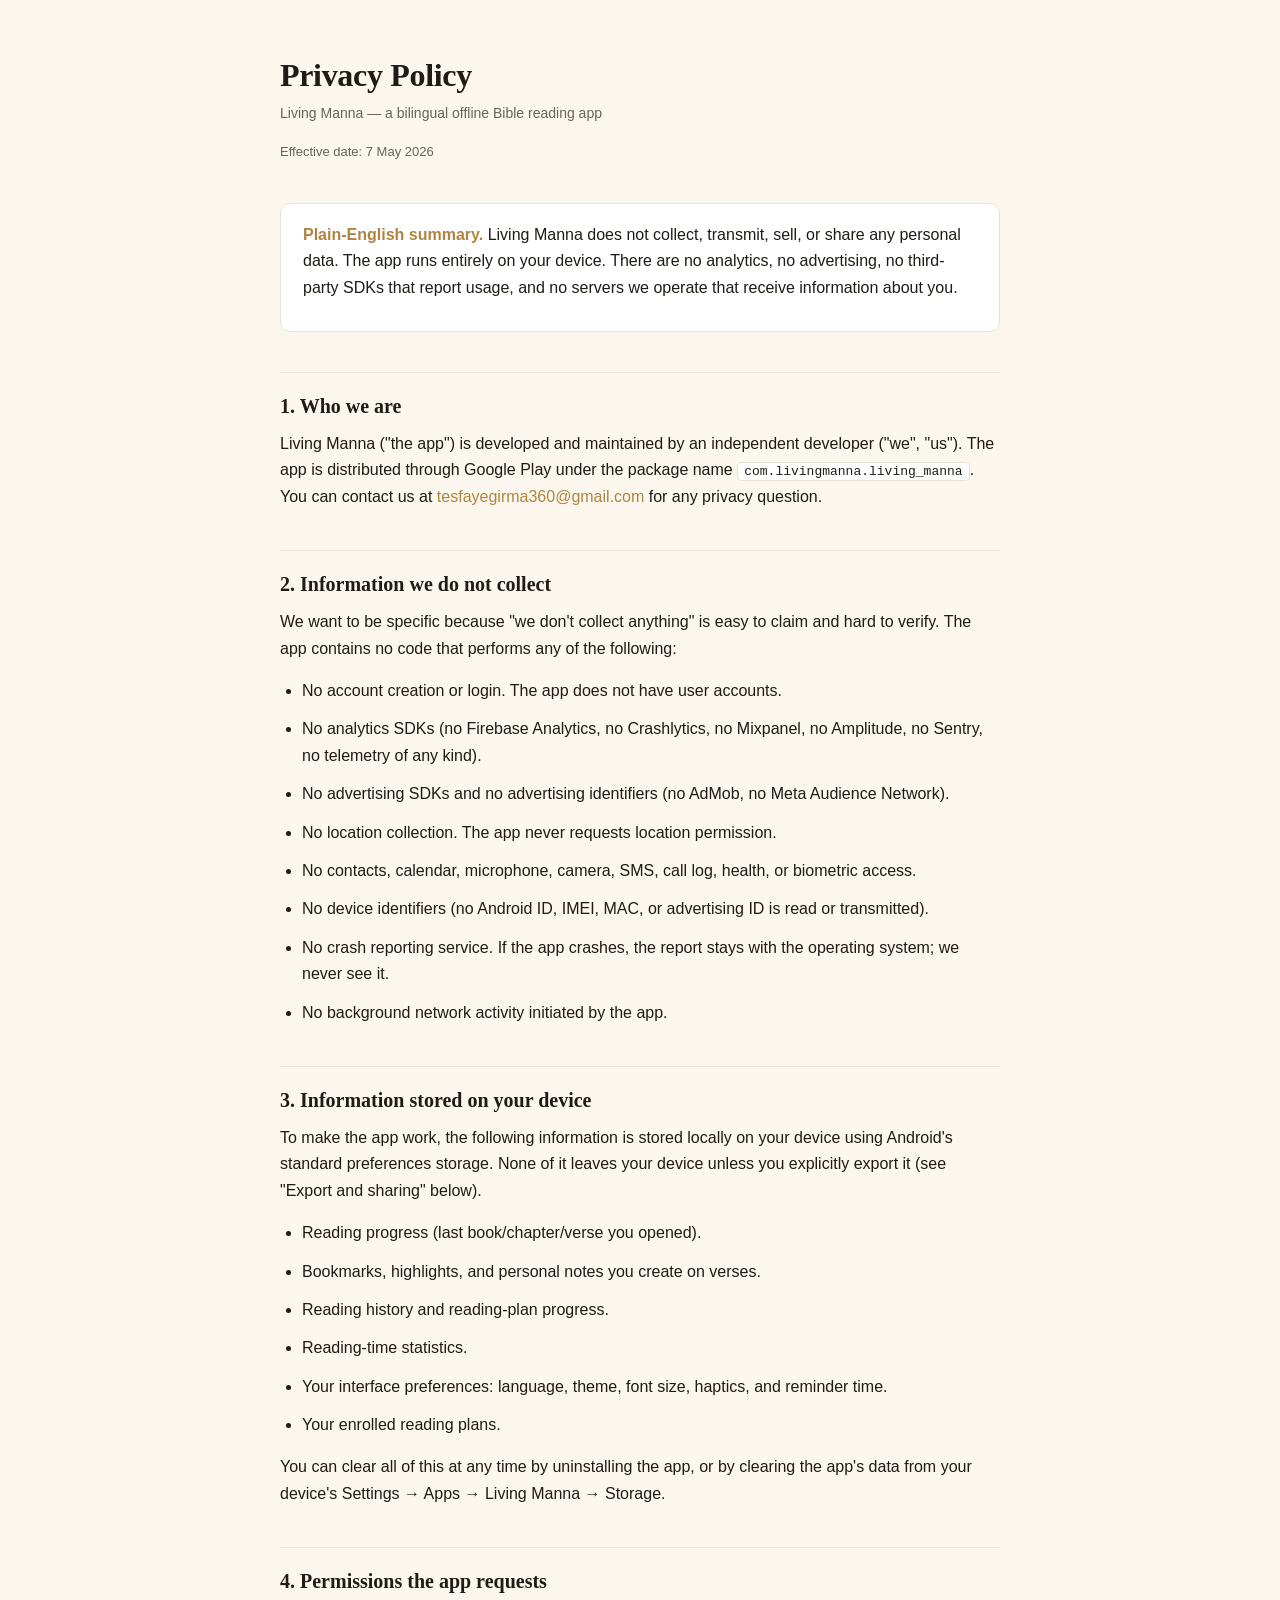
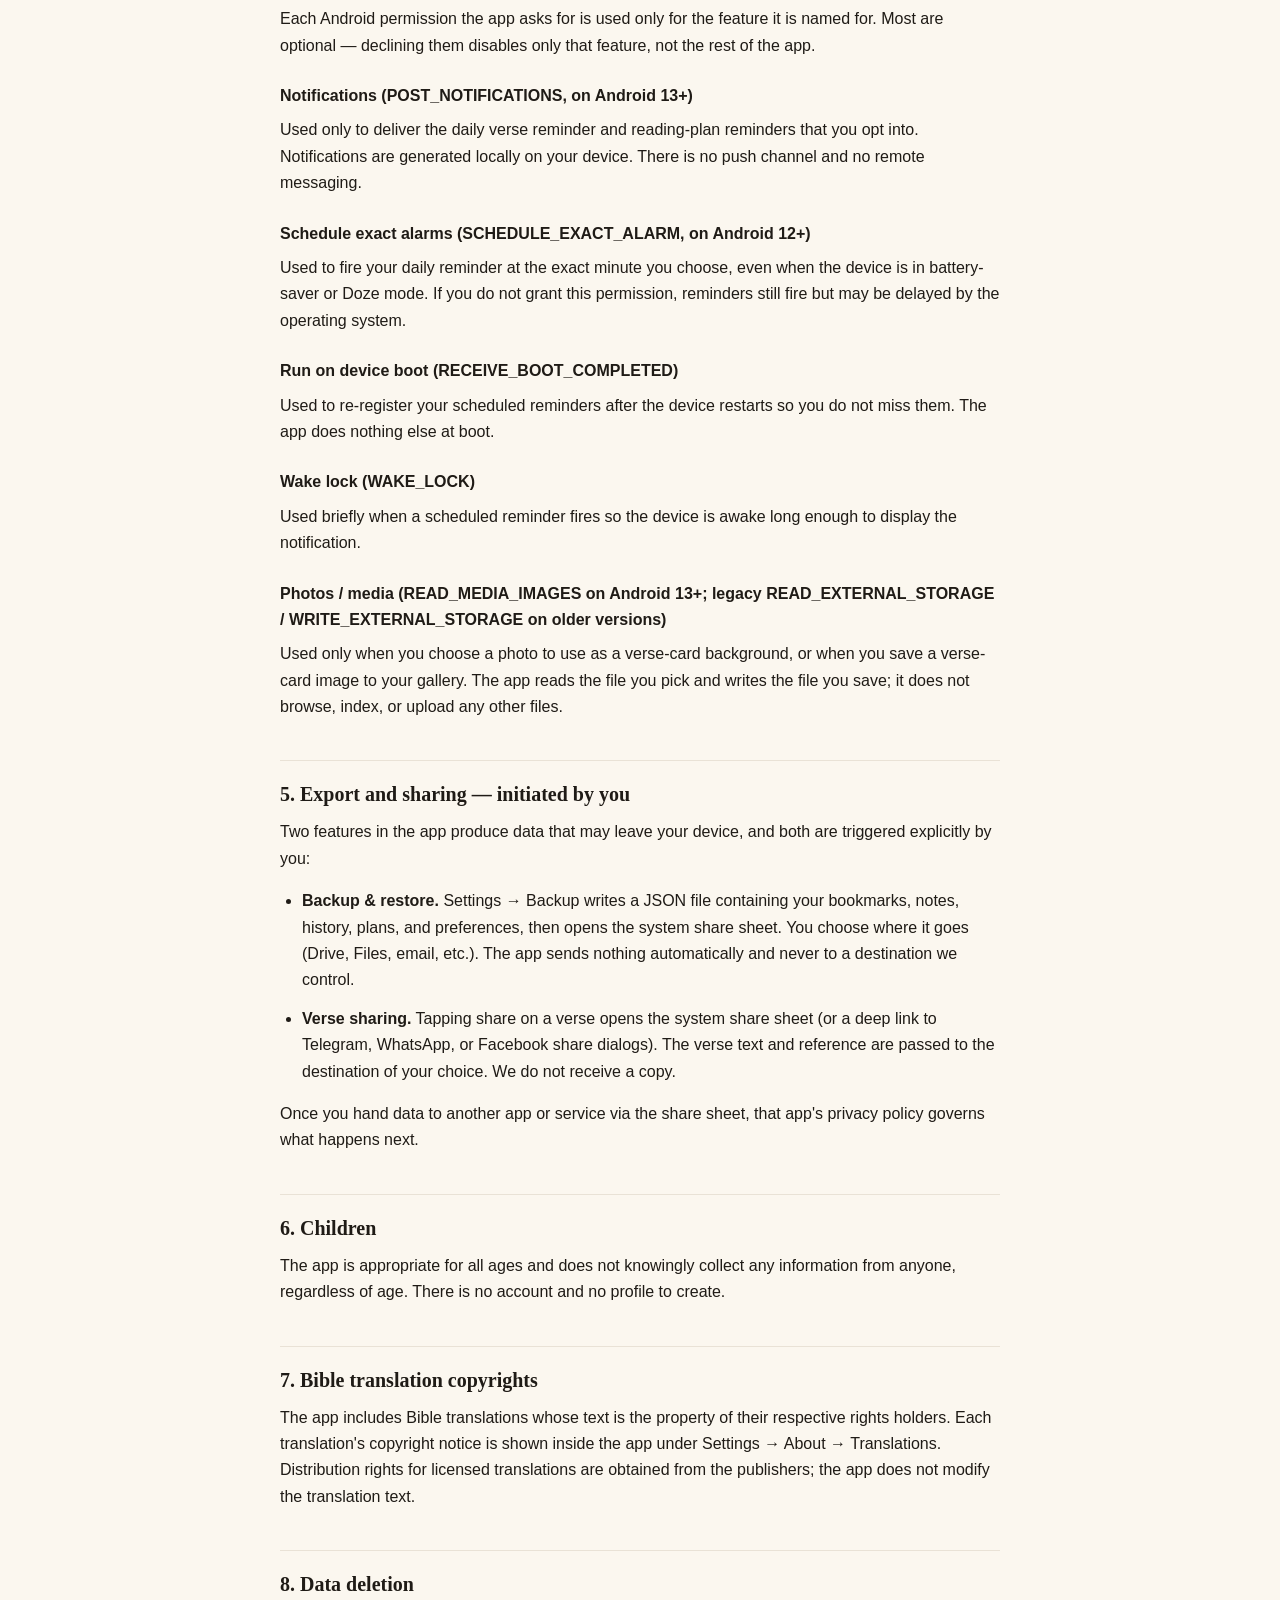
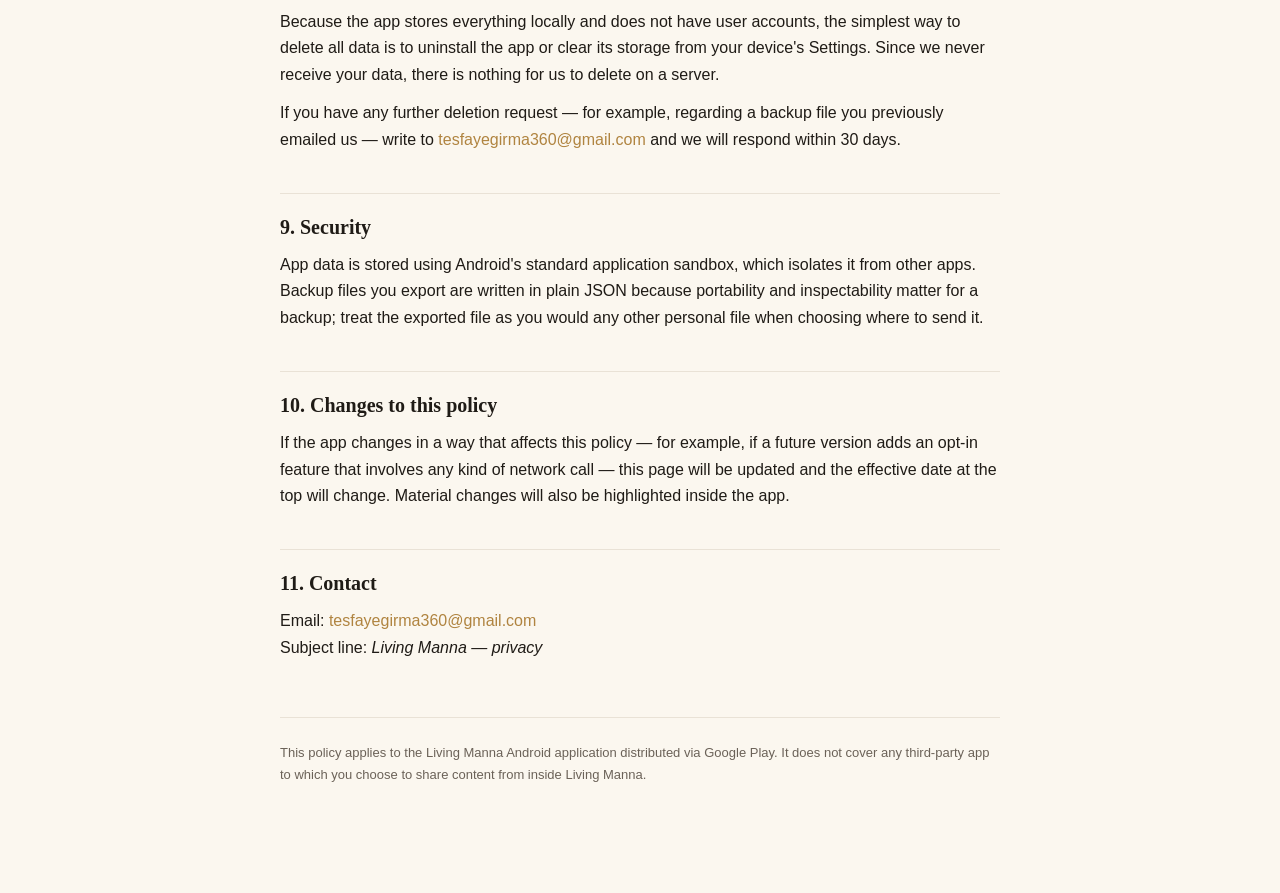
==== index.html @ efafb5b7 "Add root redirect to privacy-policy.html Co-Authored-By: Claude Opus 4.7 (1M context) <noreply@anthr" ====
<!doctype html>
<html lang="en">
<head>
  <meta charset="utf-8" />
  <meta http-equiv="refresh" content="0; url=privacy-policy.html" />
  <link rel="canonical" href="privacy-policy.html" />
  <title>Living Manna</title>
  <style>
    body {
      margin: 0;
      min-height: 100vh;
      display: grid;
      place-items: center;
      background: #fbf7ef;
      color: #6b6258;
      font: 15px/1.6 -apple-system, BlinkMacSystemFont, "Segoe UI", Roboto, sans-serif;
    }
    a { color: #b08440; }
  </style>
</head>
<body>
  <p>Redirecting to the <a href="privacy-policy.html">privacy policy</a>&hellip;</p>
</body>
</html>
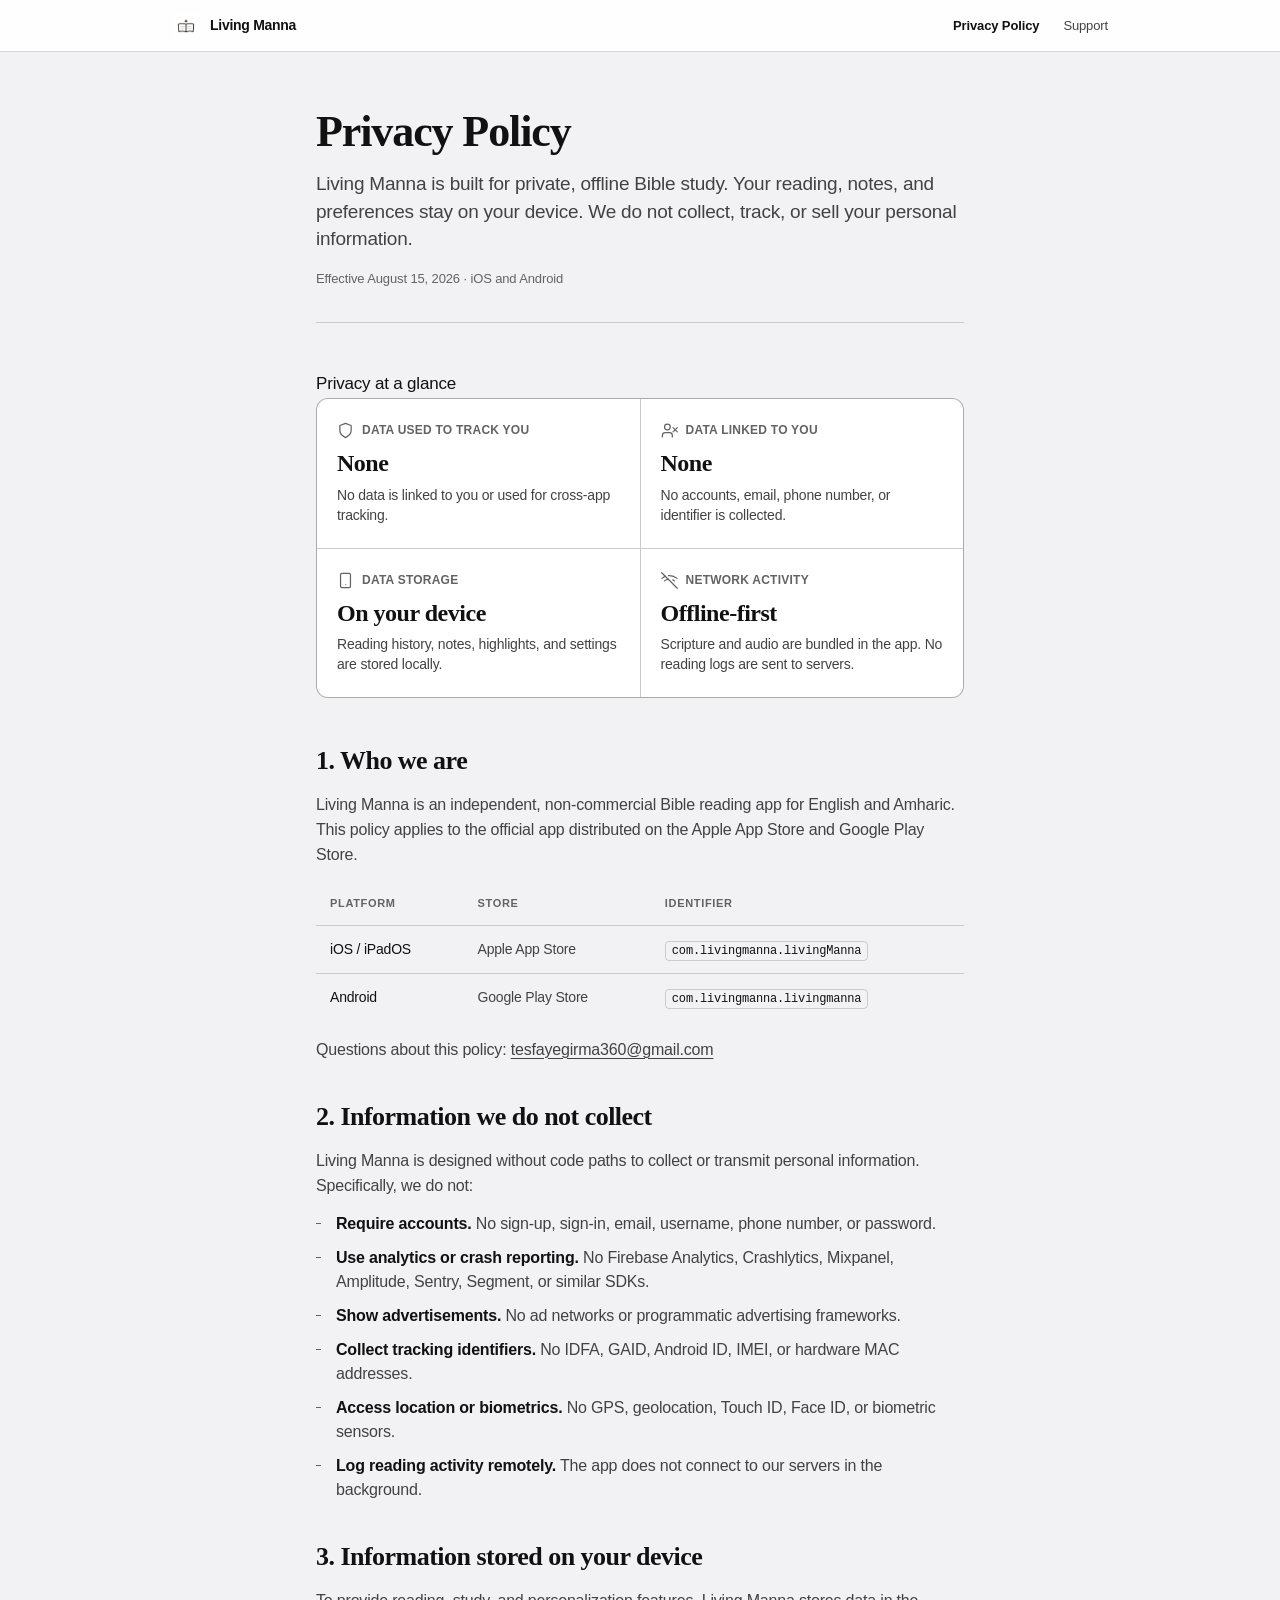
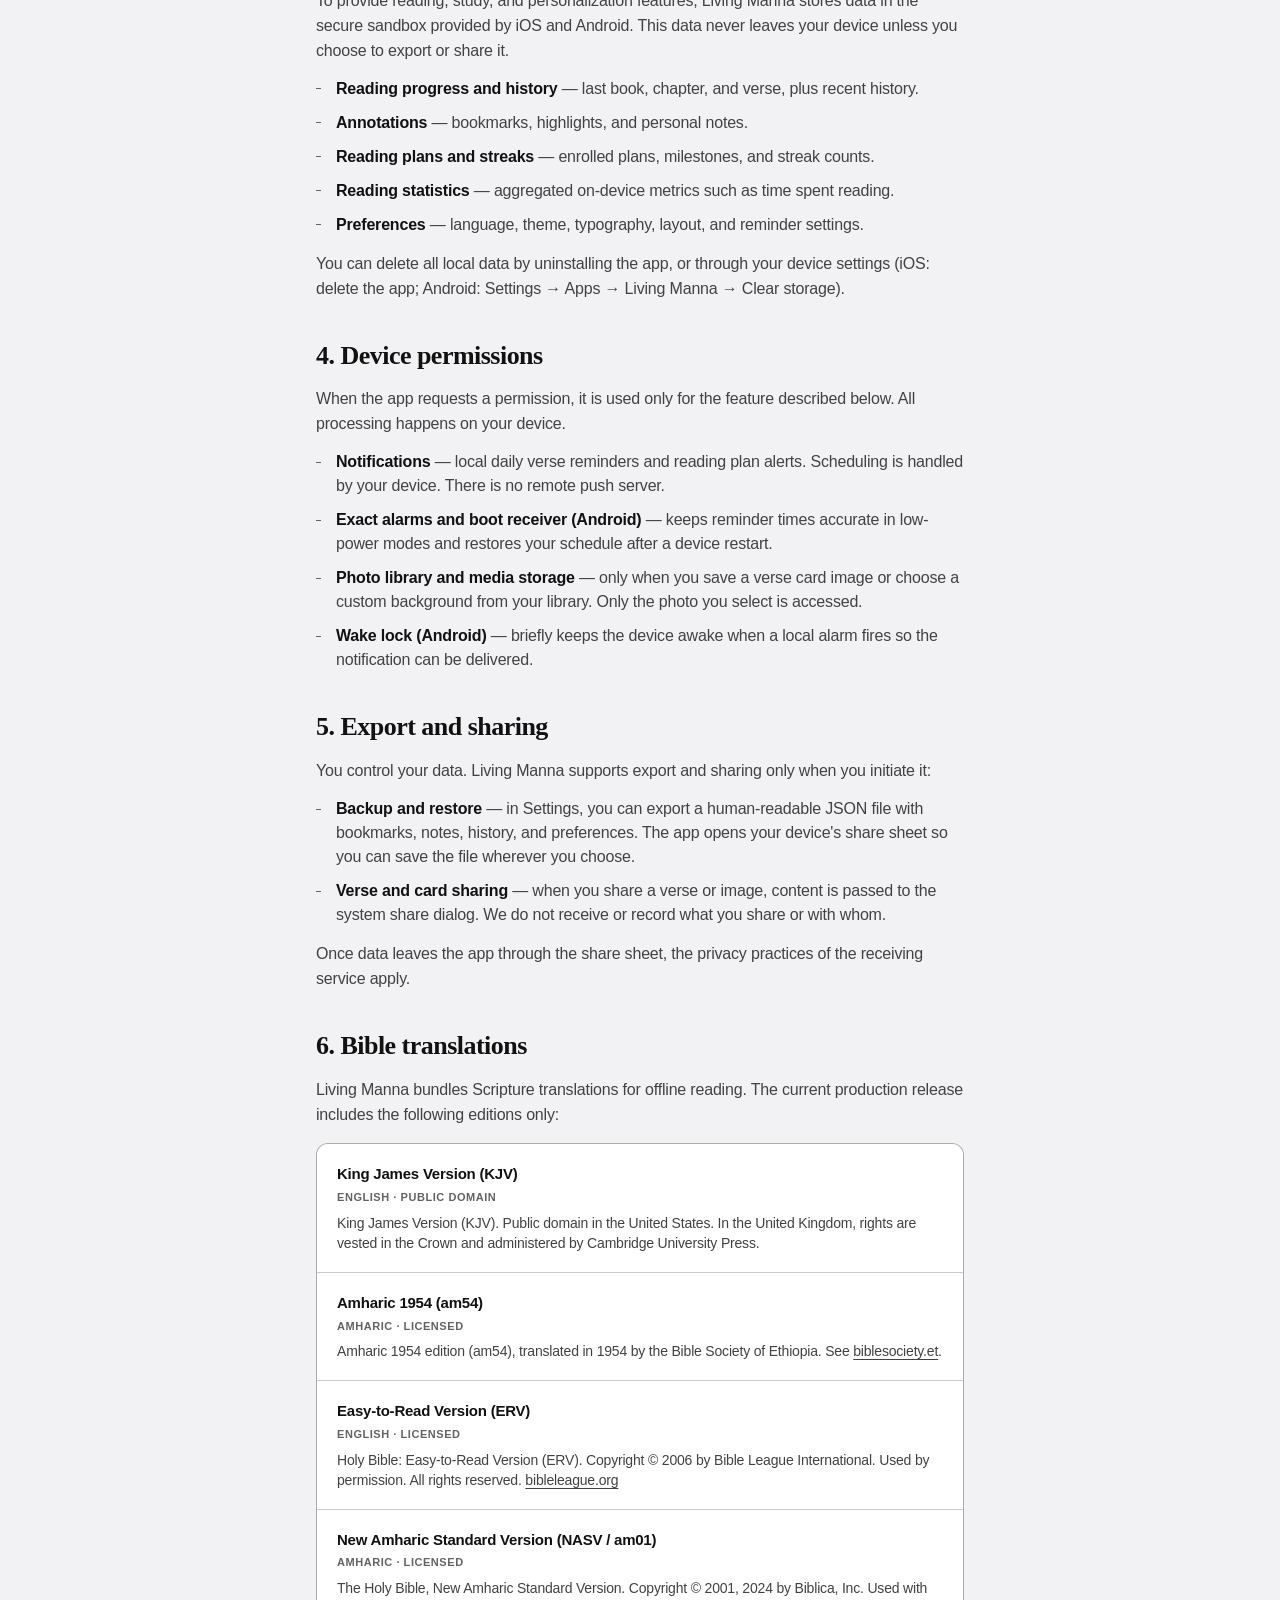
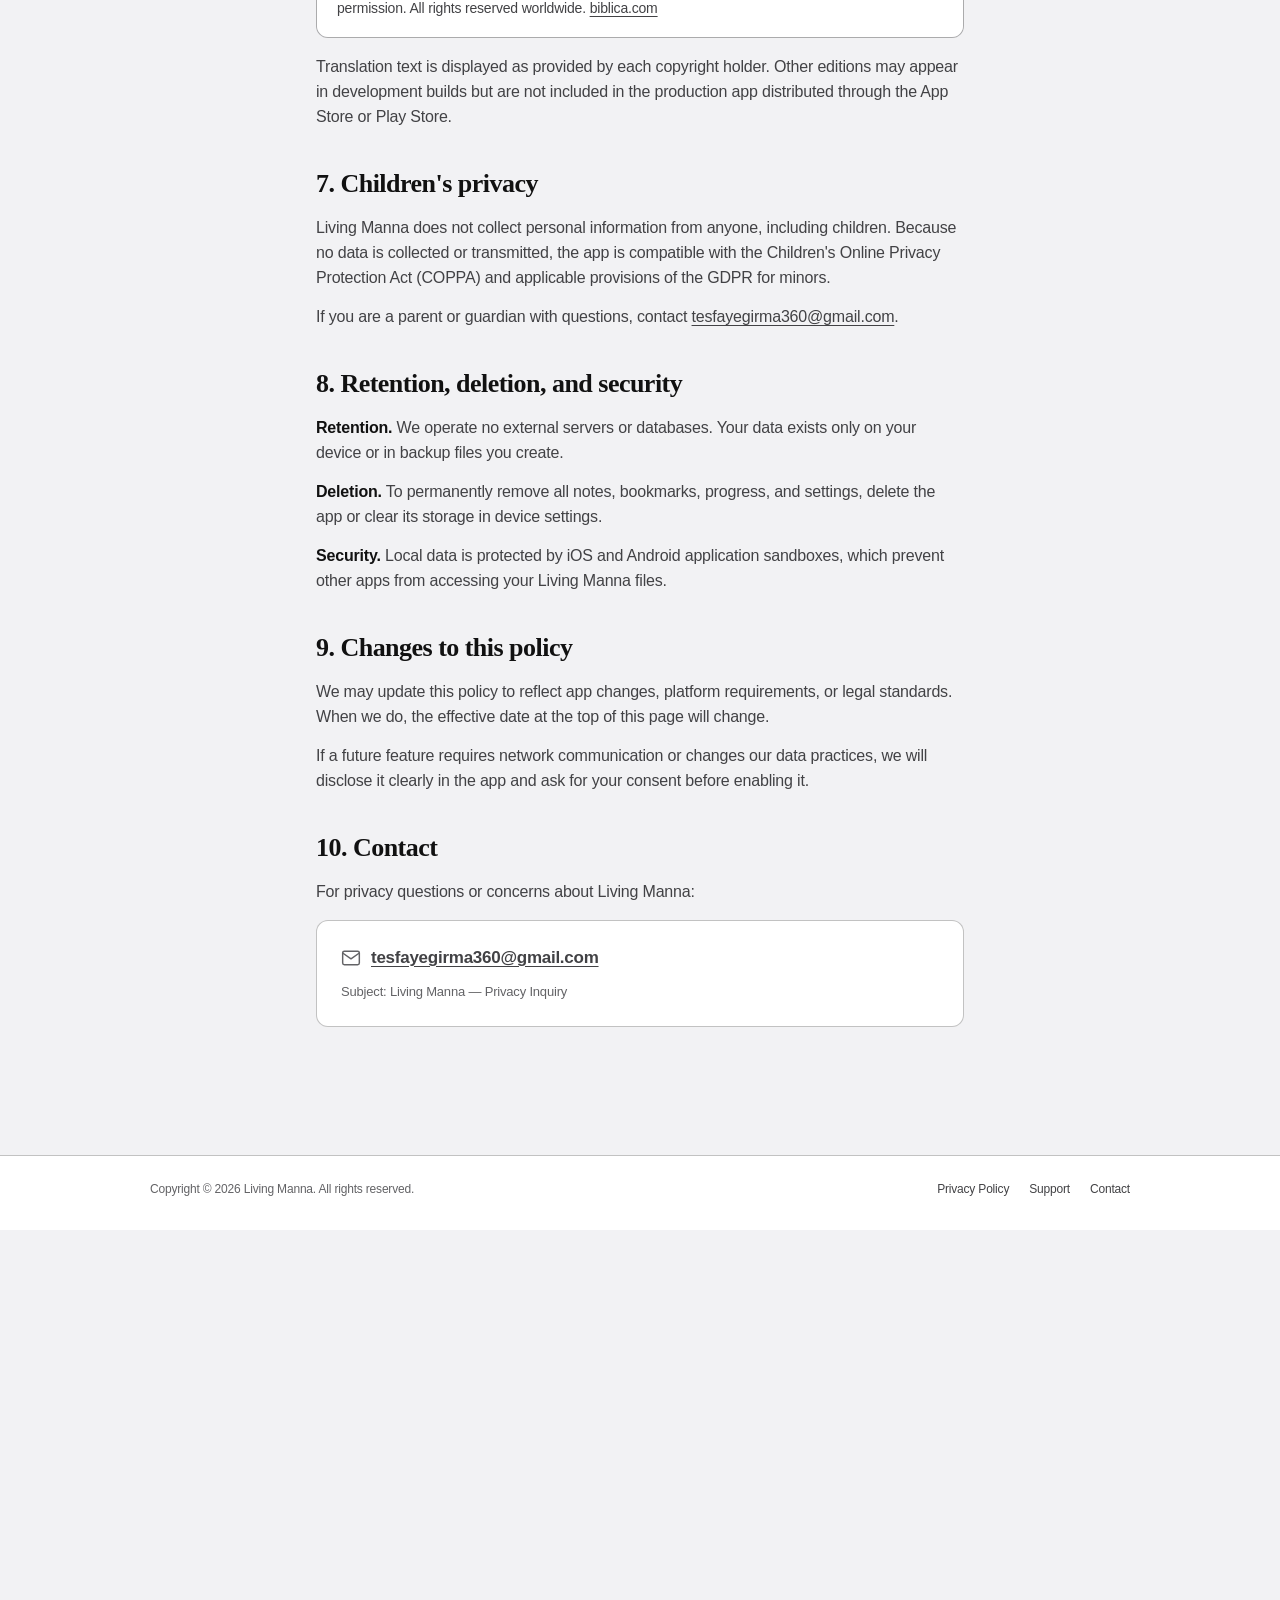
==== commit a6a44e11: "Redesign privacy and support pages with pro typography and shared assets. Use Inter and Newsreader, " ====
--- a/index.html
+++ b/index.html
@@ -5,17 +5,21 @@
   <meta http-equiv="refresh" content="0; url=privacy-policy.html" />
   <link rel="canonical" href="privacy-policy.html" />
   <title>Living Manna</title>
+  <link rel="preconnect" href="https://fonts.googleapis.com" />
+  <link rel="preconnect" href="https://fonts.gstatic.com" crossorigin />
+  <link href="https://fonts.googleapis.com/css2?family=Inter:wght@400;500&display=swap" rel="stylesheet" />
   <style>
     body {
       margin: 0;
       min-height: 100vh;
       display: grid;
       place-items: center;
-      background: #fbf7ef;
-      color: #6b6258;
-      font: 15px/1.6 -apple-system, BlinkMacSystemFont, "Segoe UI", Roboto, sans-serif;
+      background: #f2f2f4;
+      color: #424245;
+      font: 15px/1.6 "Inter", -apple-system, BlinkMacSystemFont, sans-serif;
+      -webkit-font-smoothing: antialiased;
     }
-    a { color: #b08440; }
+    a { color: #111; }
   </style>
 </head>
 <body>
